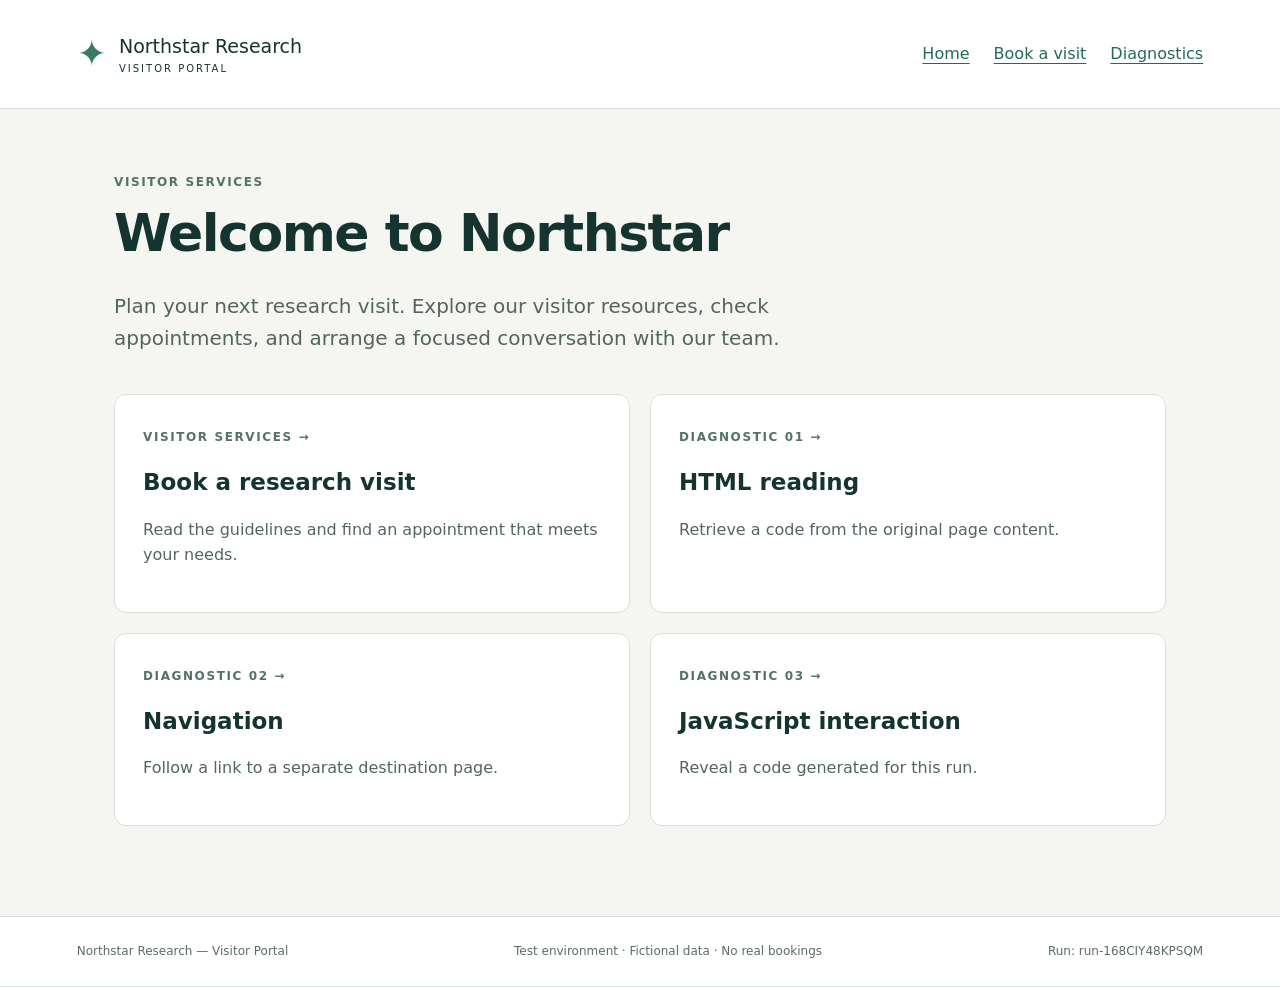
==== index.html @ 43f2813e "ChatGPT generated website" ====
<!doctype html>
<html lang="en"><head><meta charset="utf-8"><meta name="viewport" content="width=device-width,initial-scale=1"><title>Welcome to Northstar | Northstar Research</title><link rel="stylesheet" href="assets/styles.css"><script defer src="assets/config.js"></script><script defer src="assets/app.js"></script></head><body data-page="index"><a class="skip" href="#main">Skip to content</a><header><a class="brand" href="index.html"><b class="mark">✦</b><span>Northstar Research<small>VISITOR PORTAL</small></span></a><nav aria-label="Main navigation"><a href="index.html">Home</a><a href="guidelines.html">Book a visit</a><a href="diagnostics.html">Diagnostics</a></nav></header><div id="storage-warning" role="status"></div><main id="main"><p class="eyebrow">Visitor services</p><h1>Welcome to Northstar</h1><p class="lead">Plan your next research visit. Explore our visitor resources, check appointments, and arrange a focused conversation with our team.</p><div class="cards"><a class="card" href="guidelines.html"><span>VISITOR SERVICES →</span><h2>Book a research visit</h2><p>Read the guidelines and find an appointment that meets your needs.</p></a><a class="card" href="html-test.html"><span>DIAGNOSTIC 01 →</span><h2>HTML reading</h2><p>Retrieve a code from the original page content.</p></a><a class="card" href="navigation.html"><span>DIAGNOSTIC 02 →</span><h2>Navigation</h2><p>Follow a link to a separate destination page.</p></a><a class="card" href="javascript-test.html"><span>DIAGNOSTIC 03 →</span><h2>JavaScript interaction</h2><p>Reveal a code generated for this run.</p></a></div><noscript><p class="notice">The HTML reading and navigation tests work without JavaScript. Booking, filters, run tracking, code reveal, and diagnostics require JavaScript. Without JavaScript, manually retain the run parameter in links if needed; no events are recorded.</p></noscript></main><footer><span>Northstar Research — Visitor Portal</span><span>Test environment · Fictional data · No real bookings</span><span id="run-label"></span></footer></body></html>
---- assets/styles.css ----
*{box-sizing:border-box}body{margin:0;background:#f5f6f2;color:#16342f;font:16px/1.6 system-ui,sans-serif}header,footer{display:flex;justify-content:space-between;align-items:center;gap:24px;padding:25px max(6vw,20px);border-bottom:1px solid #d8e0d9;background:white}.brand{display:flex;gap:12px;align-items:center;text-decoration:none;color:inherit;font-size:19px}.mark{font-size:36px;color:#387c65}small{display:block;font-size:10px;letter-spacing:2px}nav{display:flex;gap:24px}a{color:#246b54;text-underline-offset:4px}main{max-width:1100px;margin:64px auto 90px;padding:0 24px;min-height:60vh}h1{font-size:clamp(32px,5vw,52px);line-height:1.12;letter-spacing:-1.5px;margin:12px 0 28px;max-width:850px}h2{font-size:23px;line-height:1.3}.eyebrow,.card span{font-size:12px;letter-spacing:1.6px;text-transform:uppercase;color:#527366;font-weight:700}.lead{font-size:20px;max-width:750px;color:#53665e}.cards{display:grid;grid-template-columns:repeat(2,1fr);gap:20px;margin-top:40px}.card,.panel{background:white;border:1px solid #d8e0d9;border-radius:12px;padding:28px;margin-bottom:24px}.card{text-decoration:none;color:inherit;margin:0}.card:hover{border-color:#32735a;box-shadow:0 6px 20px #17372a0d}.card p{color:#53665e}.button,button{display:inline-block;background:#215d48;color:white;border:0;border-radius:6px;padding:13px 21px;font:inherit;font-weight:600;text-decoration:none;cursor:pointer}.secondary{background:#e3ebe5;color:#173d30}.actions{display:flex;gap:14px;flex-wrap:wrap;margin:24px 0}label{display:block;font-weight:600;margin:16px 0}input,select,textarea{display:block;width:100%;font:inherit;background:white;border:1px solid #879b90;border-radius:5px;padding:11px;margin-top:7px}input[type=checkbox]{display:inline;width:auto;margin-right:10px}.filters{display:flex;gap:20px}.filters label{flex:1}form{max-width:640px}.error{color:#a52424;font-weight:600}.code{font:700 25px ui-monospace,monospace;letter-spacing:2px}table{width:100%;border-collapse:collapse;background:white}th,td{text-align:left;padding:15px;border-bottom:1px solid #d8e0d9}th{font-size:12px;text-transform:uppercase}.table-wrap{overflow:auto}dl{display:grid;grid-template-columns:180px 1fr;gap:12px}dt{font-weight:600}dd{margin:0;overflow-wrap:anywhere;white-space:pre-wrap}.notice,#storage-warning:not(:empty){padding:16px;background:#fff0cb}.badge{background:#e4eee7;padding:4px 10px;border-radius:20px;white-space:nowrap}footer{font-size:12px;flex-wrap:wrap;color:#5c6d63;border-top:1px solid #d8e0d9}.skip{position:absolute;left:-9999px}.skip:focus{left:10px;top:10px;background:white;padding:10px}:focus-visible{outline:3px solid #c88024;outline-offset:4px}button:disabled{opacity:.5;cursor:default}li{margin:10px 0}.event{padding:14px 0;border-bottom:1px solid #d8e0d9;overflow-wrap:anywhere}.event small{letter-spacing:0;font-size:12px}@media(max-width:700px){header{align-items:flex-start;flex-direction:column}nav{gap:18px}.cards{grid-template-columns:1fr}.filters{display:block}main{margin-top:35px}dl{grid-template-columns:1fr;gap:4px}dd{margin-bottom:14px}th,td{padding:10px}}
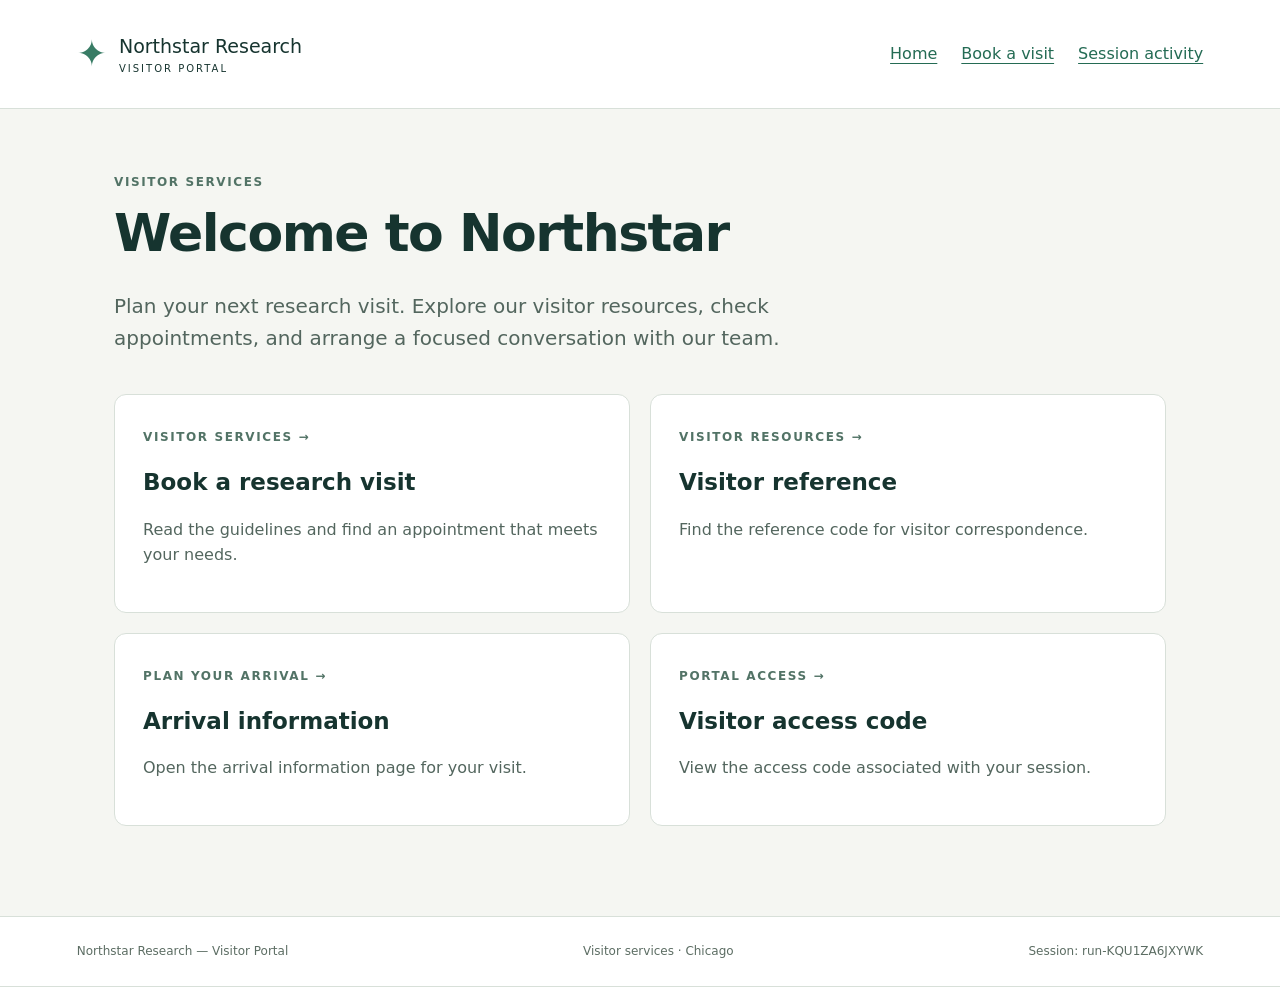
==== commit f11e1429: "Fixed fictional details" ====
--- a/index.html
+++ b/index.html
@@ -1,2 +1,2 @@
 <!doctype html>
-<html lang="en"><head><meta charset="utf-8"><meta name="viewport" content="width=device-width,initial-scale=1"><title>Welcome to Northstar | Northstar Research</title><link rel="stylesheet" href="assets/styles.css"><script defer src="assets/config.js"></script><script defer src="assets/app.js"></script></head><body data-page="index"><a class="skip" href="#main">Skip to content</a><header><a class="brand" href="index.html"><b class="mark">✦</b><span>Northstar Research<small>VISITOR PORTAL</small></span></a><nav aria-label="Main navigation"><a href="index.html">Home</a><a href="guidelines.html">Book a visit</a><a href="diagnostics.html">Diagnostics</a></nav></header><div id="storage-warning" role="status"></div><main id="main"><p class="eyebrow">Visitor services</p><h1>Welcome to Northstar</h1><p class="lead">Plan your next research visit. Explore our visitor resources, check appointments, and arrange a focused conversation with our team.</p><div class="cards"><a class="card" href="guidelines.html"><span>VISITOR SERVICES →</span><h2>Book a research visit</h2><p>Read the guidelines and find an appointment that meets your needs.</p></a><a class="card" href="html-test.html"><span>DIAGNOSTIC 01 →</span><h2>HTML reading</h2><p>Retrieve a code from the original page content.</p></a><a class="card" href="navigation.html"><span>DIAGNOSTIC 02 →</span><h2>Navigation</h2><p>Follow a link to a separate destination page.</p></a><a class="card" href="javascript-test.html"><span>DIAGNOSTIC 03 →</span><h2>JavaScript interaction</h2><p>Reveal a code generated for this run.</p></a></div><noscript><p class="notice">The HTML reading and navigation tests work without JavaScript. Booking, filters, run tracking, code reveal, and diagnostics require JavaScript. Without JavaScript, manually retain the run parameter in links if needed; no events are recorded.</p></noscript></main><footer><span>Northstar Research — Visitor Portal</span><span>Test environment · Fictional data · No real bookings</span><span id="run-label"></span></footer></body></html>+<html lang="en"><head><meta charset="utf-8"><meta name="viewport" content="width=device-width,initial-scale=1"><title>Welcome to Northstar | Northstar Research</title><link rel="stylesheet" href="assets/styles.css"><script defer src="assets/config.js"></script><script defer src="assets/app.js"></script></head><body data-page="index"><a class="skip" href="#main">Skip to content</a><header><a class="brand" href="index.html"><b class="mark">✦</b><span>Northstar Research<small>VISITOR PORTAL</small></span></a><nav aria-label="Main navigation"><a href="index.html">Home</a><a href="guidelines.html">Book a visit</a><a href="diagnostics.html">Session activity</a></nav></header><div id="storage-warning" role="status"></div><main id="main"><p class="eyebrow">Visitor services</p><h1>Welcome to Northstar</h1><p class="lead">Plan your next research visit. Explore our visitor resources, check appointments, and arrange a focused conversation with our team.</p><div class="cards"><a class="card" href="guidelines.html"><span>VISITOR SERVICES →</span><h2>Book a research visit</h2><p>Read the guidelines and find an appointment that meets your needs.</p></a><a class="card" href="html-test.html"><span>VISITOR RESOURCES →</span><h2>Visitor reference</h2><p>Find the reference code for visitor correspondence.</p></a><a class="card" href="navigation.html"><span>PLAN YOUR ARRIVAL →</span><h2>Arrival information</h2><p>Open the arrival information page for your visit.</p></a><a class="card" href="javascript-test.html"><span>PORTAL ACCESS →</span><h2>Visitor access code</h2><p>View the access code associated with your session.</p></a></div><noscript><p class="notice">Enable JavaScript to browse appointments, manage your booking, and view session activity. Visitor reference pages and directions remain available without JavaScript.</p></noscript></main><footer><span>Northstar Research — Visitor Portal</span><span>Visitor services · Chicago</span><span id="run-label"></span></footer></body></html>
